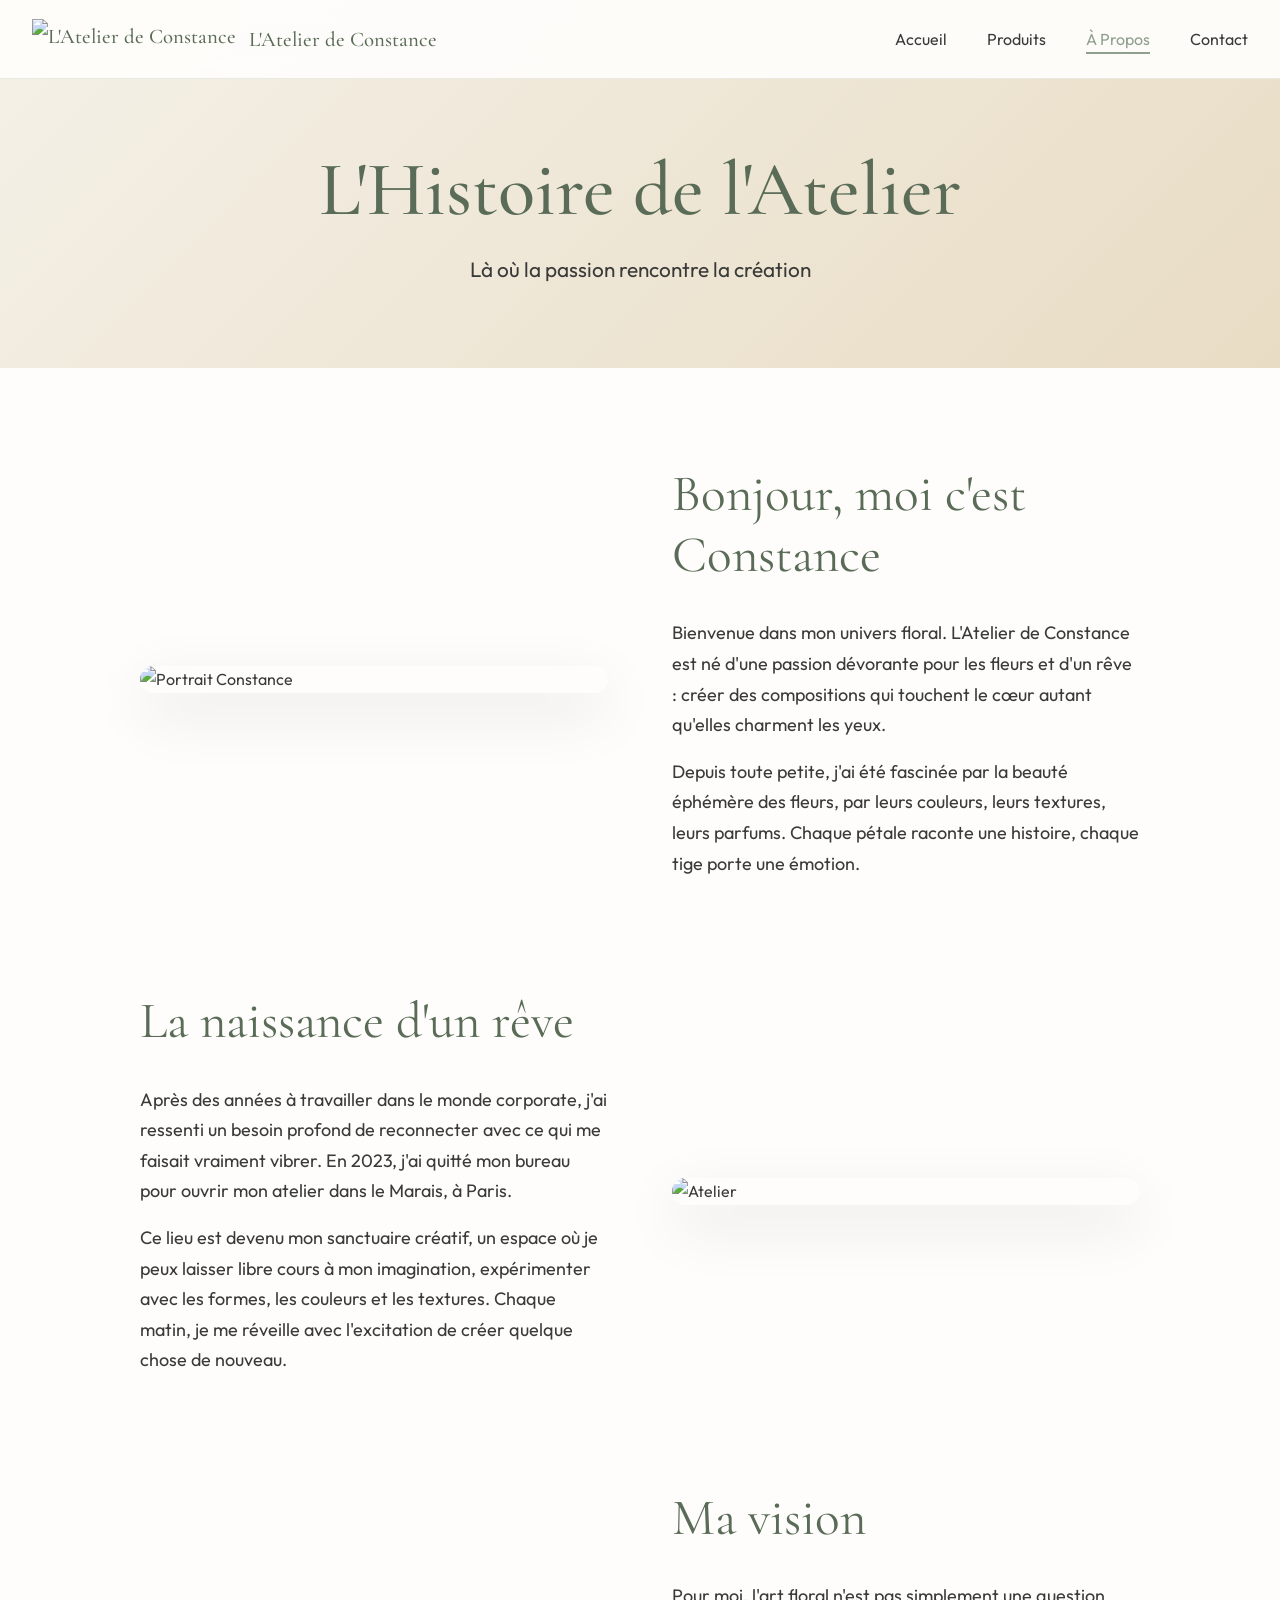
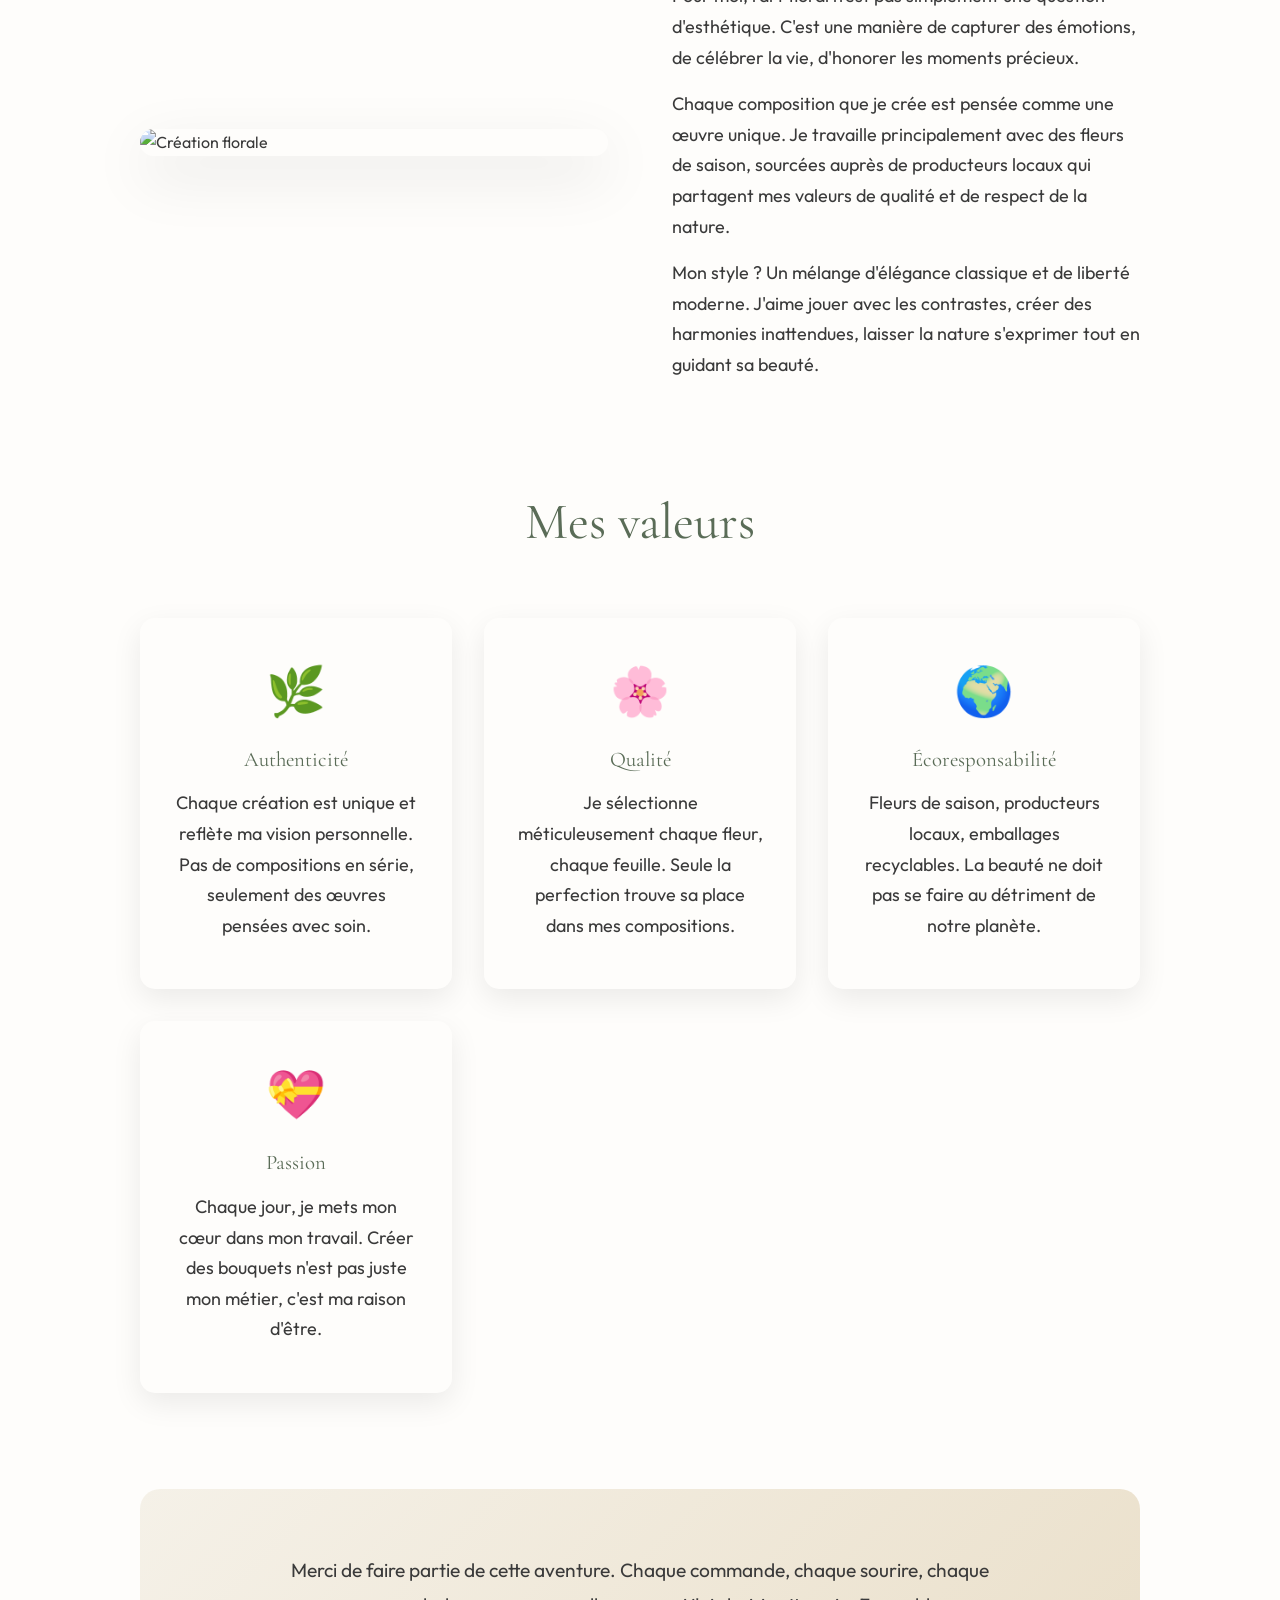
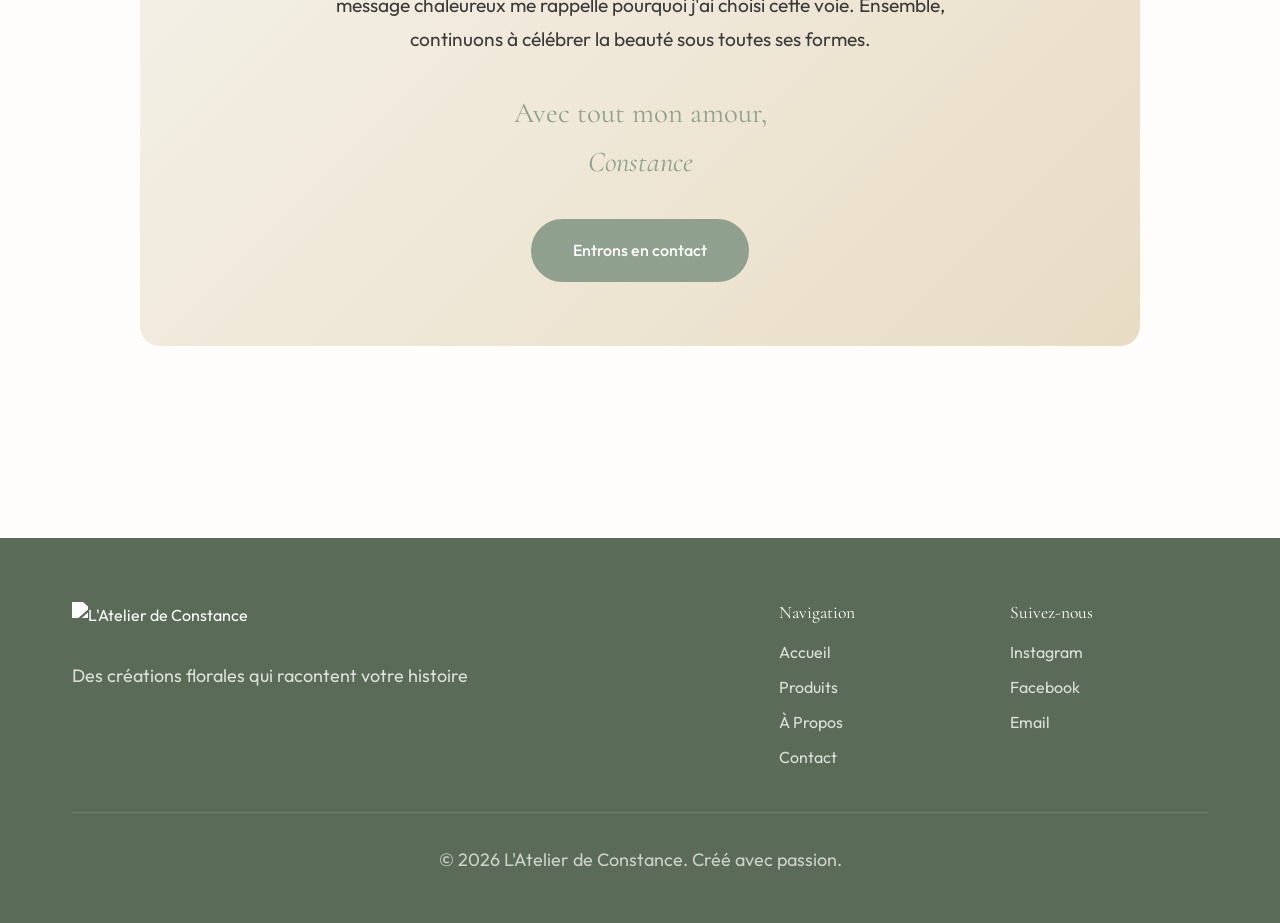
==== a-propos.html @ 199f7c6d "Add files via upload" ====
<!DOCTYPE html>
<html lang="fr">
<head>
    <meta charset="UTF-8">
    <meta name="viewport" content="width=device-width, initial-scale=1.0">
    <title>À Propos — L'Atelier de Constance</title>
    <link rel="icon" type="image/svg+xml" href="assets/icons/favicon.svg">
    
    <!-- Google Fonts -->
    <link rel="preconnect" href="https://fonts.googleapis.com">
    <link rel="preconnect" href="https://fonts.gstatic.com" crossorigin>
    <link href="https://fonts.googleapis.com/css2?family=Cormorant+Garamond:ital,wght@0,300;0,400;0,500;0,600;1,300;1,400&family=Outfit:wght@300;400;500;600&display=swap" rel="stylesheet">
    
    <!-- Styles -->
    <link rel="stylesheet" href="css/style.css">
</head>
<body>
    <!-- Navigation -->
    <nav class="nav">
        <div class="nav-container">
            <a href="index.html" class="logo">
                <img src="assets/icons/logo.svg" alt="L'Atelier de Constance">
                <span>L'Atelier de Constance</span>
            </a>
            <ul class="nav-links">
                <li><a href="index.html">Accueil</a></li>
                <li><a href="produits.html">Produits</a></li>
                <li><a href="a-propos.html" class="active">À Propos</a></li>
                <li><a href="contact.html">Contact</a></li>
            </ul>
            <button class="nav-toggle" aria-label="Menu">
                <span></span>
                <span></span>
                <span></span>
            </button>
        </div>
    </nav>

    <!-- Page Header -->
    <header class="page-header">
        <div class="container">
            <h1 class="page-title fade-in">L'Histoire de l'Atelier</h1>
            <p class="page-subtitle fade-in">Là où la passion rencontre la création</p>
        </div>
    </header>

    <!-- Story Section -->
    <section class="story">
        <div class="container">
            <div class="story-content">
                
                <!-- Introduction -->
                <div class="story-block fade-in">
                    <div class="story-image">
                        <img src="assets/images/projects/placeholder.svg" alt="Portrait Constance">
                    </div>
                    <div class="story-text">
                        <h2>Bonjour, moi c'est Constance</h2>
                        <p>
                            Bienvenue dans mon univers floral. L'Atelier de Constance est né 
                            d'une passion dévorante pour les fleurs et d'un rêve : créer des 
                            compositions qui touchent le cœur autant qu'elles charment les yeux.
                        </p>
                        <p>
                            Depuis toute petite, j'ai été fascinée par la beauté éphémère des 
                            fleurs, par leurs couleurs, leurs textures, leurs parfums. Chaque 
                            pétale raconte une histoire, chaque tige porte une émotion.
                        </p>
                    </div>
                </div>

                <!-- Naissance du projet -->
                <div class="story-block reverse fade-in">
                    <div class="story-image">
                        <img src="assets/images/projects/placeholder.svg" alt="Atelier">
                    </div>
                    <div class="story-text">
                        <h2>La naissance d'un rêve</h2>
                        <p>
                            Après des années à travailler dans le monde corporate, j'ai ressenti 
                            un besoin profond de reconnecter avec ce qui me faisait vraiment vibrer. 
                            En 2023, j'ai quitté mon bureau pour ouvrir mon atelier dans le 
                            Marais, à Paris.
                        </p>
                        <p>
                            Ce lieu est devenu mon sanctuaire créatif, un espace où je peux 
                            laisser libre cours à mon imagination, expérimenter avec les formes, 
                            les couleurs et les textures. Chaque matin, je me réveille avec 
                            l'excitation de créer quelque chose de nouveau.
                        </p>
                    </div>
                </div>

                <!-- Vision -->
                <div class="story-block fade-in">
                    <div class="story-image">
                        <img src="assets/images/projects/placeholder.svg" alt="Création florale">
                    </div>
                    <div class="story-text">
                        <h2>Ma vision</h2>
                        <p>
                            Pour moi, l'art floral n'est pas simplement une question d'esthétique. 
                            C'est une manière de capturer des émotions, de célébrer la vie, 
                            d'honorer les moments précieux.
                        </p>
                        <p>
                            Chaque composition que je crée est pensée comme une œuvre unique. 
                            Je travaille principalement avec des fleurs de saison, sourcées 
                            auprès de producteurs locaux qui partagent mes valeurs de qualité 
                            et de respect de la nature.
                        </p>
                        <p>
                            Mon style ? Un mélange d'élégance classique et de liberté moderne. 
                            J'aime jouer avec les contrastes, créer des harmonies inattendues, 
                            laisser la nature s'exprimer tout en guidant sa beauté.
                        </p>
                    </div>
                </div>

                <!-- Valeurs -->
                <div class="values-section fade-in">
                    <h2 class="values-title">Mes valeurs</h2>
                    <div class="values-grid">
                        <div class="value-card">
                            <div class="value-icon">🌿</div>
                            <h3>Authenticité</h3>
                            <p>
                                Chaque création est unique et reflète ma vision personnelle. 
                                Pas de compositions en série, seulement des œuvres pensées 
                                avec soin.
                            </p>
                        </div>
                        <div class="value-card">
                            <div class="value-icon">🌸</div>
                            <h3>Qualité</h3>
                            <p>
                                Je sélectionne méticuleusement chaque fleur, chaque feuille. 
                                Seule la perfection trouve sa place dans mes compositions.
                            </p>
                        </div>
                        <div class="value-card">
                            <div class="value-icon">🌍</div>
                            <h3>Écoresponsabilité</h3>
                            <p>
                                Fleurs de saison, producteurs locaux, emballages recyclables. 
                                La beauté ne doit pas se faire au détriment de notre planète.
                            </p>
                        </div>
                        <div class="value-card">
                            <div class="value-icon">💝</div>
                            <h3>Passion</h3>
                            <p>
                                Chaque jour, je mets mon cœur dans mon travail. Créer des 
                                bouquets n'est pas juste mon métier, c'est ma raison d'être.
                            </p>
                        </div>
                    </div>
                </div>

                <!-- Closing -->
                <div class="story-closing fade-in">
                    <p class="closing-text">
                        Merci de faire partie de cette aventure. Chaque commande, chaque sourire, 
                        chaque message chaleureux me rappelle pourquoi j'ai choisi cette voie. 
                        Ensemble, continuons à célébrer la beauté sous toutes ses formes.
                    </p>
                    <p class="signature">Avec tout mon amour,<br><em>Constance</em></p>
                    <a href="contact.html" class="btn btn-primary">Entrons en contact</a>
                </div>

            </div>
        </div>
    </section>

    <!-- Footer -->
    <footer class="footer">
        <div class="container">
            <div class="footer-content">
                <div class="footer-brand">
                    <img src="assets/icons/logo.svg" alt="L'Atelier de Constance" class="footer-logo">
                    <p>Des créations florales qui racontent votre histoire</p>
                </div>
                <div class="footer-links">
                    <div class="footer-column">
                        <h4>Navigation</h4>
                        <ul>
                            <li><a href="index.html">Accueil</a></li>
                            <li><a href="produits.html">Produits</a></li>
                            <li><a href="a-propos.html">À Propos</a></li>
                            <li><a href="contact.html">Contact</a></li>
                        </ul>
                    </div>
                    <div class="footer-column">
                        <h4>Suivez-nous</h4>
                        <ul class="social-links">
                            <li><a href="#" target="_blank">Instagram</a></li>
                            <li><a href="#" target="_blank">Facebook</a></li>
                            <li><a href="contact.html">Email</a></li>
                        </ul>
                    </div>
                </div>
            </div>
            <div class="footer-bottom">
                <p>&copy; 2026 L'Atelier de Constance. Créé avec passion.</p>
            </div>
        </div>
    </footer>

    <!-- Scripts -->
    <script src="js/main.js"></script>
</body>
</html>
---- css/style.css ----
/* ================================
   VARIABLES & RESET
   ================================ */

:root {
    /* Couleurs principales */
    --sage-green: #8FA08E;
    --cream: #F5F1E8;
    --beige: #E8DCC4;
    --rose-powder: #E8C5C0;
    --deep-green: #5A6C57;
    --warm-white: #FEFDFB;
    --charcoal: #3A3A3A;
    
    /* Typographie */
    --font-serif: 'Cormorant Garamond', serif;
    --font-sans: 'Outfit', sans-serif;
    
    /* Spacing */
    --spacing-xs: 0.5rem;
    --spacing-sm: 1rem;
    --spacing-md: 2rem;
    --spacing-lg: 4rem;
    --spacing-xl: 6rem;
    
    /* Transitions */
    --transition-smooth: all 0.4s cubic-bezier(0.4, 0, 0.2, 1);
    --transition-quick: all 0.2s ease;
}

* {
    margin: 0;
    padding: 0;
    box-sizing: border-box;
}

html {
    scroll-behavior: smooth;
}

body {
    font-family: var(--font-sans);
    color: var(--charcoal);
    background-color: var(--warm-white);
    line-height: 1.7;
    overflow-x: hidden;
    background-image: url('../assets/images/bg-pattern.svg');
    background-repeat: repeat;
    background-size: 400px;
    background-attachment: fixed;
}

::selection {
    background-color: var(--rose-powder);
    color: var(--charcoal);
}

/* ================================
   TYPOGRAPHIE
   ================================ */

h1, h2, h3, h4, h5, h6 {
    font-family: var(--font-serif);
    font-weight: 400;
    line-height: 1.2;
    color: var(--deep-green);
}

h1 {
    font-size: clamp(2.5rem, 6vw, 5rem);
    font-weight: 500;
}

h2 {
    font-size: clamp(2rem, 4vw, 3.5rem);
}

h3 {
    font-size: clamp(1.5rem, 3vw, 2rem);
}

p {
    font-size: clamp(1rem, 1.5vw, 1.125rem);
    margin-bottom: 1rem;
}

.italic {
    font-style: italic;
    font-weight: 300;
}

/* ================================
   LAYOUT UTILITIES
   ================================ */

.container {
    max-width: 1200px;
    margin: 0 auto;
    padding: 0 var(--spacing-md);
}

.fade-in {
    opacity: 0;
    transform: translateY(30px);
    animation: fadeInUp 0.8s ease forwards;
}

@keyframes fadeInUp {
    to {
        opacity: 1;
        transform: translateY(0);
    }
}

/* ================================
   NAVIGATION
   ================================ */

.nav {
    position: fixed;
    top: 0;
    left: 0;
    right: 0;
    z-index: 1000;
    background: rgba(254, 253, 251, 0.95);
    backdrop-filter: blur(10px);
    border-bottom: 1px solid rgba(143, 160, 142, 0.2);
    transition: var(--transition-smooth);
}

.nav-container {
    max-width: 1400px;
    margin: 0 auto;
    padding: 1.2rem var(--spacing-md);
    display: flex;
    justify-content: space-between;
    align-items: center;
}

.logo {
    display: flex;
    align-items: center;
    gap: 0.8rem;
    text-decoration: none;
    color: var(--deep-green);
    font-family: var(--font-serif);
    font-size: 1.3rem;
    font-weight: 500;
    transition: var(--transition-quick);
}

.logo img {
    height: 40px;
    width: auto;
}

.logo:hover {
    color: var(--sage-green);
}

.nav-links {
    display: flex;
    list-style: none;
    gap: 2.5rem;
}

.nav-links a {
    text-decoration: none;
    color: var(--charcoal);
    font-weight: 400;
    font-size: 1rem;
    position: relative;
    transition: var(--transition-quick);
}

.nav-links a::after {
    content: '';
    position: absolute;
    bottom: -5px;
    left: 0;
    width: 0;
    height: 2px;
    background: var(--sage-green);
    transition: var(--transition-quick);
}

.nav-links a:hover,
.nav-links a.active {
    color: var(--sage-green);
}

.nav-links a:hover::after,
.nav-links a.active::after {
    width: 100%;
}

.nav-toggle {
    display: none;
    flex-direction: column;
    gap: 5px;
    background: none;
    border: none;
    cursor: pointer;
    padding: 0.5rem;
}

.nav-toggle span {
    width: 25px;
    height: 2px;
    background: var(--deep-green);
    transition: var(--transition-quick);
}

/* ================================
   BUTTONS
   ================================ */

.btn {
    display: inline-block;
    padding: 1rem 2.5rem;
    text-decoration: none;
    font-family: var(--font-sans);
    font-weight: 500;
    font-size: 1rem;
    border-radius: 50px;
    transition: var(--transition-smooth);
    cursor: pointer;
    border: 2px solid transparent;
    text-align: center;
}

.btn-primary {
    background: var(--sage-green);
    color: var(--warm-white);
    border-color: var(--sage-green);
}

.btn-primary:hover {
    background: var(--deep-green);
    border-color: var(--deep-green);
    transform: translateY(-2px);
    box-shadow: 0 10px 30px rgba(143, 160, 142, 0.3);
}

.btn-secondary {
    background: transparent;
    color: var(--deep-green);
    border-color: var(--deep-green);
}

.btn-secondary:hover {
    background: var(--deep-green);
    color: var(--warm-white);
    transform: translateY(-2px);
}

.link-arrow {
    display: inline-block;
    color: var(--sage-green);
    text-decoration: none;
    font-weight: 500;
    transition: var(--transition-quick);
}

.link-arrow:hover {
    color: var(--deep-green);
    transform: translateX(5px);
}

/* ================================
   HERO SECTION
   ================================ */

.hero {
    min-height: 100vh;
    display: flex;
    align-items: center;
    justify-content: center;
    position: relative;
    padding: var(--spacing-xl) var(--spacing-md);
    margin-top: 80px;
}

.hero-content {
    max-width: 800px;
    text-align: center;
    z-index: 2;
}

.hero-title {
    margin-bottom: var(--spacing-md);
    animation-delay: 0.2s;
}

.hero-subtitle {
    font-size: clamp(1.1rem, 2vw, 1.3rem);
    color: var(--charcoal);
    margin-bottom: var(--spacing-md);
    line-height: 1.8;
    animation-delay: 0.4s;
}

.hero .btn {
    animation-delay: 0.6s;
}

.mascotte-container {
    position: absolute;
    right: 5%;
    top: 50%;
    transform: translateY(-50%);
    width: 400px;
    height: 400px;
    z-index: 1;
}

#mascotte-canvas {
    width: 100%;
    height: 100%;
}

/* ================================
   INTRO SECTION
   ================================ */

.intro {
    padding: var(--spacing-xl) 0;
    background: linear-gradient(135deg, rgba(245, 241, 232, 0.5) 0%, rgba(232, 220, 196, 0.3) 100%);
}

.intro-grid {
    display: grid;
    grid-template-columns: 1fr 1fr;
    gap: var(--spacing-lg);
    align-items: center;
}

.intro-text h2 {
    margin-bottom: var(--spacing-md);
}

.intro-text p {
    margin-bottom: var(--spacing-md);
}

.intro-text .link-arrow {
    margin-top: var(--spacing-sm);
}

.intro-image {
    position: relative;
}

.image-frame {
    position: relative;
    border-radius: 20px;
    overflow: hidden;
    box-shadow: 0 20px 60px rgba(0, 0, 0, 0.1);
}

.image-frame img {
    width: 100%;
    height: auto;
    display: block;
    transition: var(--transition-smooth);
}

.image-frame:hover img {
    transform: scale(1.05);
}

/* ================================
   FEATURED PRODUCTS
   ================================ */

.featured-products {
    padding: var(--spacing-xl) 0;
}

.section-header {
    text-align: center;
    margin-bottom: var(--spacing-lg);
}

.section-header h2 {
    margin-bottom: var(--spacing-sm);
}

.section-header p {
    font-size: 1.2rem;
    color: var(--charcoal);
    opacity: 0.8;
}

.products-grid {
    display: grid;
    grid-template-columns: repeat(auto-fit, minmax(320px, 1fr));
    gap: var(--spacing-md);
    margin-bottom: var(--spacing-lg);
}

.product-card {
    background: var(--warm-white);
    border-radius: 15px;
    overflow: hidden;
    box-shadow: 0 10px 40px rgba(0, 0, 0, 0.08);
    transition: var(--transition-smooth);
}

.product-card:hover {
    transform: translateY(-10px);
    box-shadow: 0 20px 60px rgba(0, 0, 0, 0.15);
}

.product-image {
    position: relative;
    overflow: hidden;
    aspect-ratio: 4/3;
}

.product-image img {
    width: 100%;
    height: 100%;
    object-fit: cover;
    transition: var(--transition-smooth);
}

.product-card:hover .product-image img {
    transform: scale(1.1);
}

.product-overlay {
    position: absolute;
    inset: 0;
    background: rgba(143, 160, 142, 0.9);
    display: flex;
    align-items: center;
    justify-content: center;
    opacity: 0;
    transition: var(--transition-smooth);
}

.product-card:hover .product-overlay {
    opacity: 1;
}

.product-info {
    padding: var(--spacing-md);
}

.product-info h3 {
    margin-bottom: var(--spacing-xs);
    font-size: 1.5rem;
}

.product-info p {
    color: var(--charcoal);
    opacity: 0.7;
    margin-bottom: var(--spacing-sm);
}

.price {
    display: block;
    font-family: var(--font-serif);
    font-size: 1.5rem;
    color: var(--sage-green);
    font-weight: 500;
}

.cta-section {
    text-align: center;
    margin-top: var(--spacing-lg);
}

/* ================================
   PAGE HEADER
   ================================ */

.page-header {
    padding: calc(80px + var(--spacing-lg)) var(--spacing-md) var(--spacing-lg);
    text-align: center;
    background: linear-gradient(135deg, var(--cream) 0%, var(--beige) 100%);
}

.page-title {
    margin-bottom: var(--spacing-sm);
}

.page-subtitle {
    font-size: 1.3rem;
    color: var(--charcoal);
    opacity: 0.8;
}

/* ================================
   CATALOGUE (PAGE PRODUITS)
   ================================ */

.catalogue {
    padding: var(--spacing-xl) 0;
}

.products-grid-full {
    display: grid;
    gap: var(--spacing-lg);
}

.product-card-full {
    display: grid;
    grid-template-columns: 1fr 1fr;
    gap: var(--spacing-lg);
    background: var(--warm-white);
    border-radius: 20px;
    overflow: hidden;
    box-shadow: 0 10px 40px rgba(0, 0, 0, 0.08);
    transition: var(--transition-smooth);
}

.product-card-full:nth-child(even) {
    grid-template-columns: 1fr 1fr;
}

.product-card-full:nth-child(even) .product-image {
    order: 2;
}

.product-card-full:hover {
    box-shadow: 0 20px 60px rgba(0, 0, 0, 0.15);
    transform: translateY(-5px);
}

.product-card-full .product-image {
    position: relative;
    aspect-ratio: 1;
}

.product-badge {
    position: absolute;
    top: 20px;
    left: 20px;
    background: var(--rose-powder);
    color: var(--charcoal);
    padding: 0.5rem 1rem;
    border-radius: 50px;
    font-size: 0.9rem;
    font-weight: 500;
    z-index: 2;
}

.product-card-full .product-info {
    display: flex;
    flex-direction: column;
    justify-content: center;
    padding: var(--spacing-lg);
}

.product-description {
    font-size: 1.1rem;
    line-height: 1.8;
    margin-bottom: var(--spacing-md);
}

.product-details {
    display: flex;
    align-items: center;
    justify-content: space-between;
    margin-top: auto;
}

/* ================================
   TESTIMONIALS
   ================================ */

.testimonials {
    padding: var(--spacing-xl) 0;
    background: linear-gradient(135deg, rgba(245, 241, 232, 0.5) 0%, rgba(232, 220, 196, 0.3) 100%);
}

.section-title {
    text-align: center;
    margin-bottom: var(--spacing-lg);
}

.testimonials-grid {
    display: grid;
    grid-template-columns: repeat(auto-fit, minmax(280px, 1fr));
    gap: var(--spacing-md);
}

.testimonial-card {
    background: var(--warm-white);
    padding: var(--spacing-md);
    border-radius: 15px;
    box-shadow: 0 10px 30px rgba(0, 0, 0, 0.08);
    transition: var(--transition-smooth);
}

.testimonial-card:hover {
    transform: translateY(-5px);
    box-shadow: 0 15px 40px rgba(0, 0, 0, 0.12);
}

.stars {
    color: #F4C430;
    font-size: 1.2rem;
    margin-bottom: var(--spacing-sm);
}

.testimonial-text {
    font-style: italic;
    line-height: 1.7;
    margin-bottom: var(--spacing-sm);
}

.testimonial-author {
    font-weight: 500;
    color: var(--sage-green);
    text-align: right;
}

/* ================================
   STORY (PAGE À PROPOS)
   ================================ */

.story {
    padding: var(--spacing-xl) 0;
}

.story-content {
    max-width: 1000px;
    margin: 0 auto;
}

.story-block {
    display: grid;
    grid-template-columns: 1fr 1fr;
    gap: var(--spacing-lg);
    margin-bottom: var(--spacing-xl);
    align-items: center;
}

.story-block.reverse {
    direction: rtl;
}

.story-block.reverse > * {
    direction: ltr;
}

.story-text h2 {
    margin-bottom: var(--spacing-md);
}

.story-image {
    border-radius: 20px;
    overflow: hidden;
    box-shadow: 0 20px 60px rgba(0, 0, 0, 0.1);
}

.story-image img {
    width: 100%;
    height: auto;
    display: block;
}

.values-section {
    margin: var(--spacing-xl) 0;
    text-align: center;
}

.values-title {
    margin-bottom: var(--spacing-lg);
}

.values-grid {
    display: grid;
    grid-template-columns: repeat(auto-fit, minmax(240px, 1fr));
    gap: var(--spacing-md);
}

.value-card {
    background: var(--warm-white);
    padding: var(--spacing-md);
    border-radius: 15px;
    box-shadow: 0 10px 30px rgba(0, 0, 0, 0.08);
    transition: var(--transition-smooth);
}

.value-card:hover {
    transform: translateY(-5px);
    box-shadow: 0 15px 40px rgba(0, 0, 0, 0.12);
}

.value-icon {
    font-size: 3rem;
    margin-bottom: var(--spacing-sm);
}

.value-card h3 {
    margin-bottom: var(--spacing-sm);
    font-size: 1.3rem;
}

.story-closing {
    text-align: center;
    margin-top: var(--spacing-xl);
    padding: var(--spacing-lg);
    background: linear-gradient(135deg, var(--cream) 0%, var(--beige) 100%);
    border-radius: 20px;
}

.closing-text {
    font-size: 1.2rem;
    line-height: 1.8;
    margin-bottom: var(--spacing-md);
    max-width: 700px;
    margin-left: auto;
    margin-right: auto;
}

.signature {
    font-family: var(--font-serif);
    font-size: 1.8rem;
    color: var(--sage-green);
    margin-bottom: var(--spacing-md);
}

/* ================================
   CONTACT
   ================================ */

.contact-section {
    padding: var(--spacing-xl) 0;
}

.contact-grid {
    display: grid;
    grid-template-columns: 1fr 1.5fr;
    gap: var(--spacing-lg);
}

.social-section h2,
.form-section h2 {
    margin-bottom: var(--spacing-md);
}

.social-intro,
.form-intro {
    margin-bottom: var(--spacing-md);
    opacity: 0.8;
}

.social-icons {
    display: flex;
    flex-direction: column;
    gap: var(--spacing-md);
}

.social-icon {
    display: flex;
    align-items: center;
    gap: 1rem;
    padding: 1.2rem 1.5rem;
    background: var(--warm-white);
    border: 2px solid var(--beige);
    border-radius: 15px;
    text-decoration: none;
    color: var(--deep-green);
    font-weight: 500;
    transition: var(--transition-smooth);
}

.social-icon svg {
    width: 28px;
    height: 28px;
    flex-shrink: 0;
}

.social-icon:hover {
    background: var(--sage-green);
    border-color: var(--sage-green);
    color: var(--warm-white);
    transform: translateX(10px);
    box-shadow: 0 10px 30px rgba(143, 160, 142, 0.3);
}

/* ================================
   CONTACT FORM
   ================================ */

.contact-form {
    background: var(--warm-white);
    padding: var(--spacing-lg);
    border-radius: 20px;
    box-shadow: 0 10px 40px rgba(0, 0, 0, 0.08);
}

.form-group {
    margin-bottom: var(--spacing-md);
}

.form-group label {
    display: block;
    margin-bottom: var(--spacing-xs);
    color: var(--deep-green);
    font-weight: 500;
}

.form-group input,
.form-group select,
.form-group textarea {
    width: 100%;
    padding: 1rem;
    border: 2px solid var(--beige);
    border-radius: 10px;
    font-family: var(--font-sans);
    font-size: 1rem;
    transition: var(--transition-quick);
    background: var(--warm-white);
}

.form-group input:focus,
.form-group select:focus,
.form-group textarea:focus {
    outline: none;
    border-color: var(--sage-green);
}

.form-group textarea {
    resize: vertical;
}

.form-success {
    display: none;
    background: rgba(143, 160, 142, 0.1);
    border: 2px solid var(--sage-green);
    color: var(--deep-green);
    padding: var(--spacing-md);
    border-radius: 10px;
    margin-top: var(--spacing-md);
    text-align: center;
}

.form-success.show {
    display: block;
}

/* ================================
   FOOTER
   ================================ */

.footer {
    background: var(--deep-green);
    color: var(--warm-white);
    padding: var(--spacing-lg) 0 var(--spacing-md);
    margin-top: var(--spacing-xl);
}

.footer-content {
    display: grid;
    grid-template-columns: 1.5fr 1fr;
    gap: var(--spacing-lg);
    margin-bottom: var(--spacing-md);
}

.footer-brand p {
    margin-top: var(--spacing-sm);
    opacity: 0.8;
}

.footer-logo {
    height: 50px;
    width: auto;
    margin-bottom: var(--spacing-sm);
    filter: brightness(0) invert(1);
}

.footer-links {
    display: grid;
    grid-template-columns: 1fr 1fr;
    gap: var(--spacing-md);
}

.footer-column h4 {
    color: var(--warm-white);
    margin-bottom: var(--spacing-sm);
    font-size: 1.1rem;
}

.footer-column ul {
    list-style: none;
}

.footer-column li {
    margin-bottom: 0.5rem;
}

.footer-column a {
    color: var(--warm-white);
    text-decoration: none;
    opacity: 0.8;
    transition: var(--transition-quick);
}

.footer-column a:hover {
    opacity: 1;
    color: var(--rose-powder);
}

.footer-bottom {
    text-align: center;
    padding-top: var(--spacing-md);
    border-top: 1px solid rgba(255, 255, 255, 0.2);
    opacity: 0.7;
}

/* ================================
   RESPONSIVE
   ================================ */

@media (max-width: 1024px) {
    .mascotte-container {
        width: 300px;
        height: 300px;
    }
}

@media (max-width: 768px) {
    .nav-links {
        position: fixed;
        top: 80px;
        left: -100%;
        flex-direction: column;
        background: var(--warm-white);
        width: 100%;
        padding: var(--spacing-md);
        gap: var(--spacing-sm);
        box-shadow: 0 10px 30px rgba(0, 0, 0, 0.1);
        transition: var(--transition-smooth);
    }
    
    .nav-links.active {
        left: 0;
    }
    
    .nav-toggle {
        display: flex;
    }
    
    .hero {
        padding-top: var(--spacing-md);
    }
    
    .mascotte-container {
        display: none;
    }
    
    .intro-grid,
    .story-block,
    .contact-grid,
    .product-card-full {
        grid-template-columns: 1fr;
        gap: var(--spacing-md);
    }
    
    .product-card-full:nth-child(even) .product-image {
        order: 1;
    }
    
    .story-block.reverse {
        direction: ltr;
    }
    
    .footer-content {
        grid-template-columns: 1fr;
    }
    
    .products-grid {
        grid-template-columns: 1fr;
    }
}

@media (max-width: 480px) {
    :root {
        --spacing-md: 1rem;
        --spacing-lg: 2rem;
        --spacing-xl: 3rem;
    }
    
    .logo span {
        display: none;
    }
    
    .values-grid {
        grid-template-columns: 1fr;
    }
    
    .testimonials-grid {
        grid-template-columns: 1fr;
    }
}

/* ================================
   ANIMATIONS
   ================================ */

@keyframes float {
    0%, 100% {
        transform: translateY(0);
    }
    50% {
        transform: translateY(-20px);
    }
}

.fade-in:nth-child(1) { animation-delay: 0.1s; }
.fade-in:nth-child(2) { animation-delay: 0.2s; }
.fade-in:nth-child(3) { animation-delay: 0.3s; }
.fade-in:nth-child(4) { animation-delay: 0.4s; }
.fade-in:nth-child(5) { animation-delay: 0.5s; }
.fade-in:nth-child(6) { animation-delay: 0.6s; }
.fade-in:nth-child(7) { animation-delay: 0.7s; }
.fade-in:nth-child(8) { animation-delay: 0.8s; }
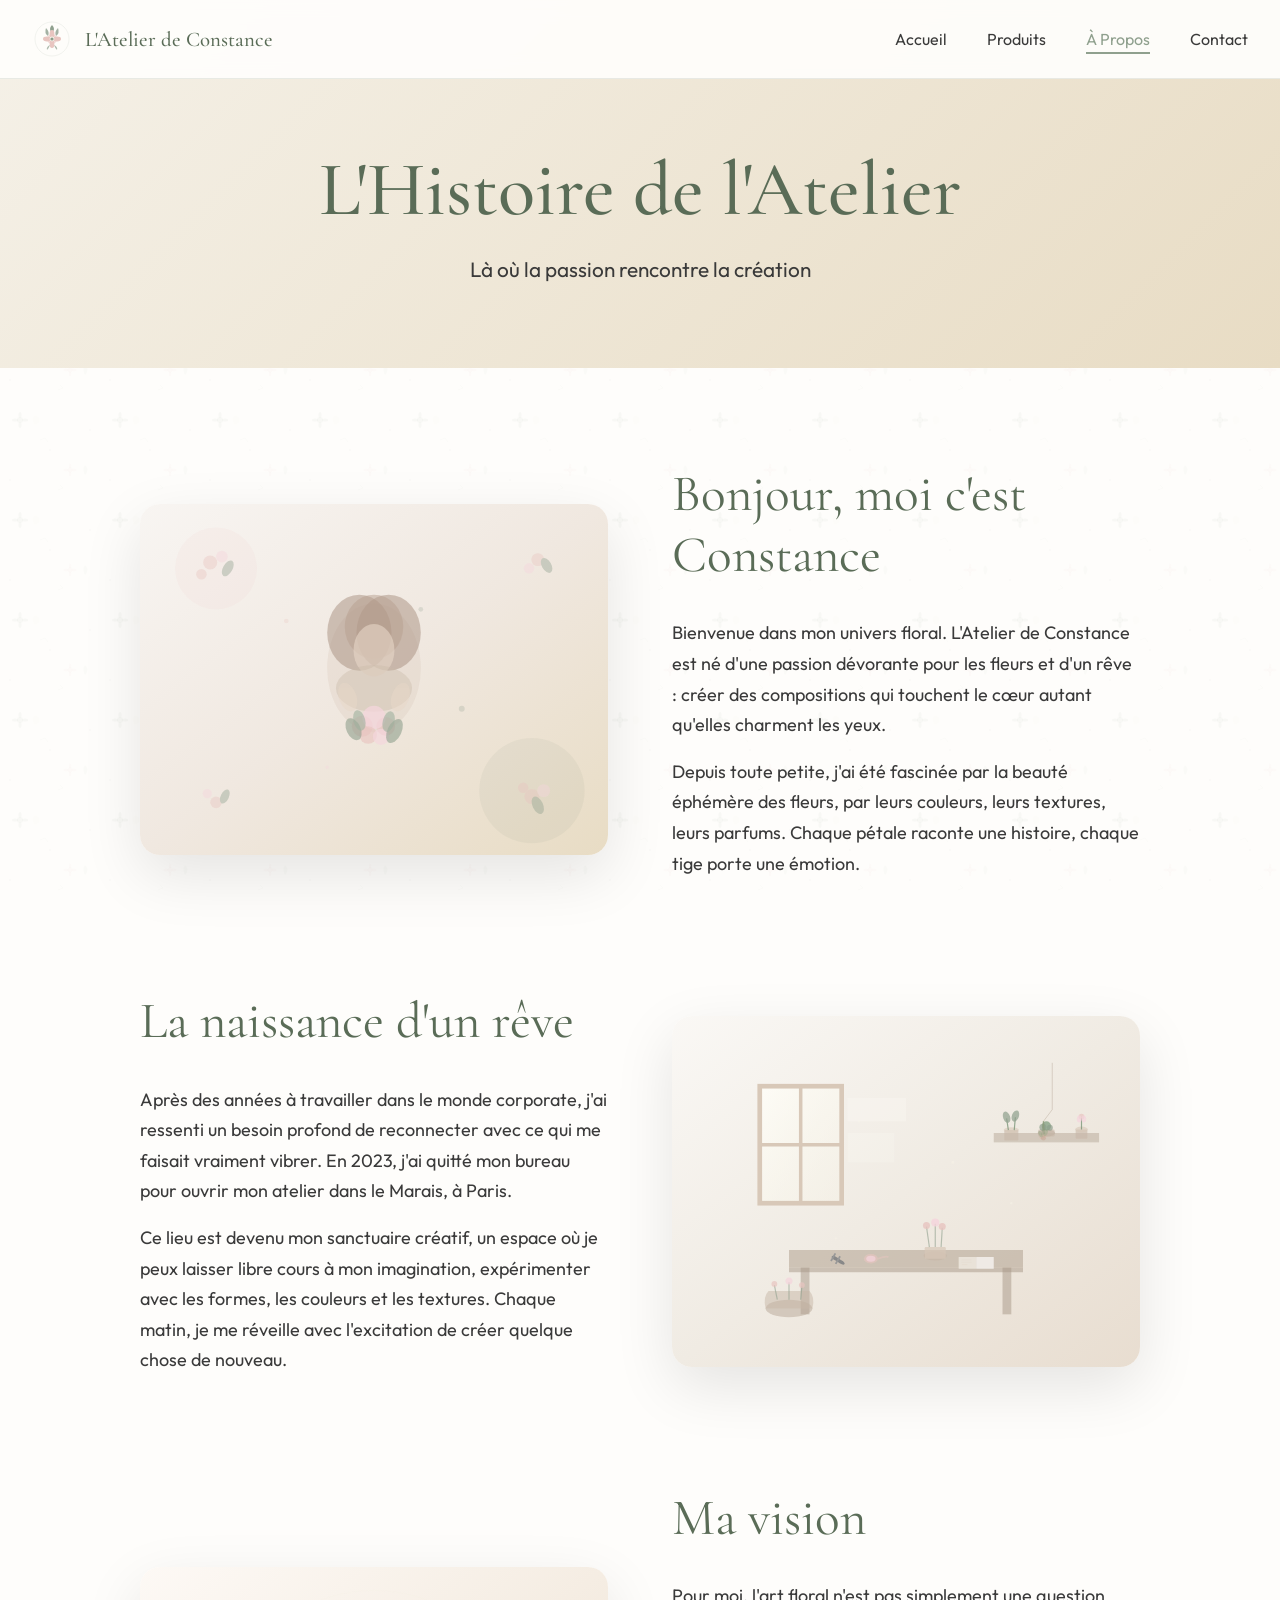
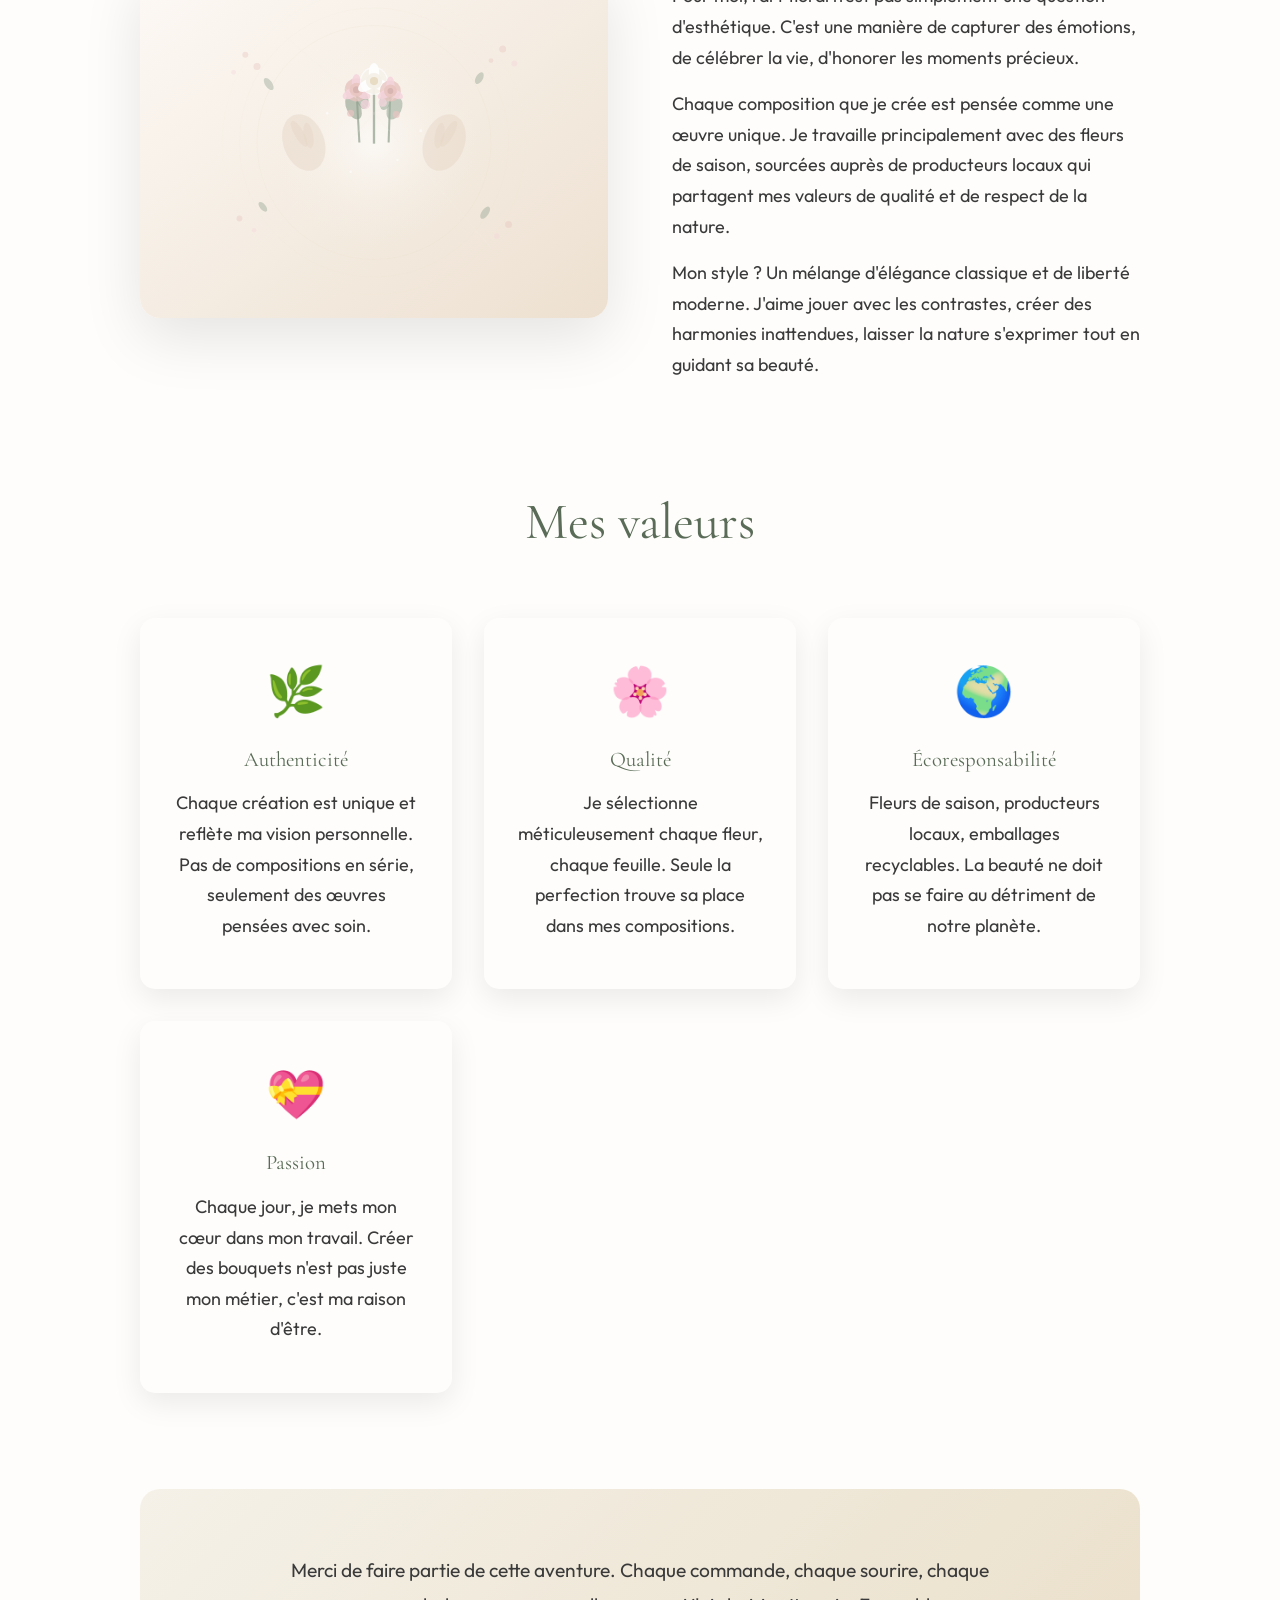
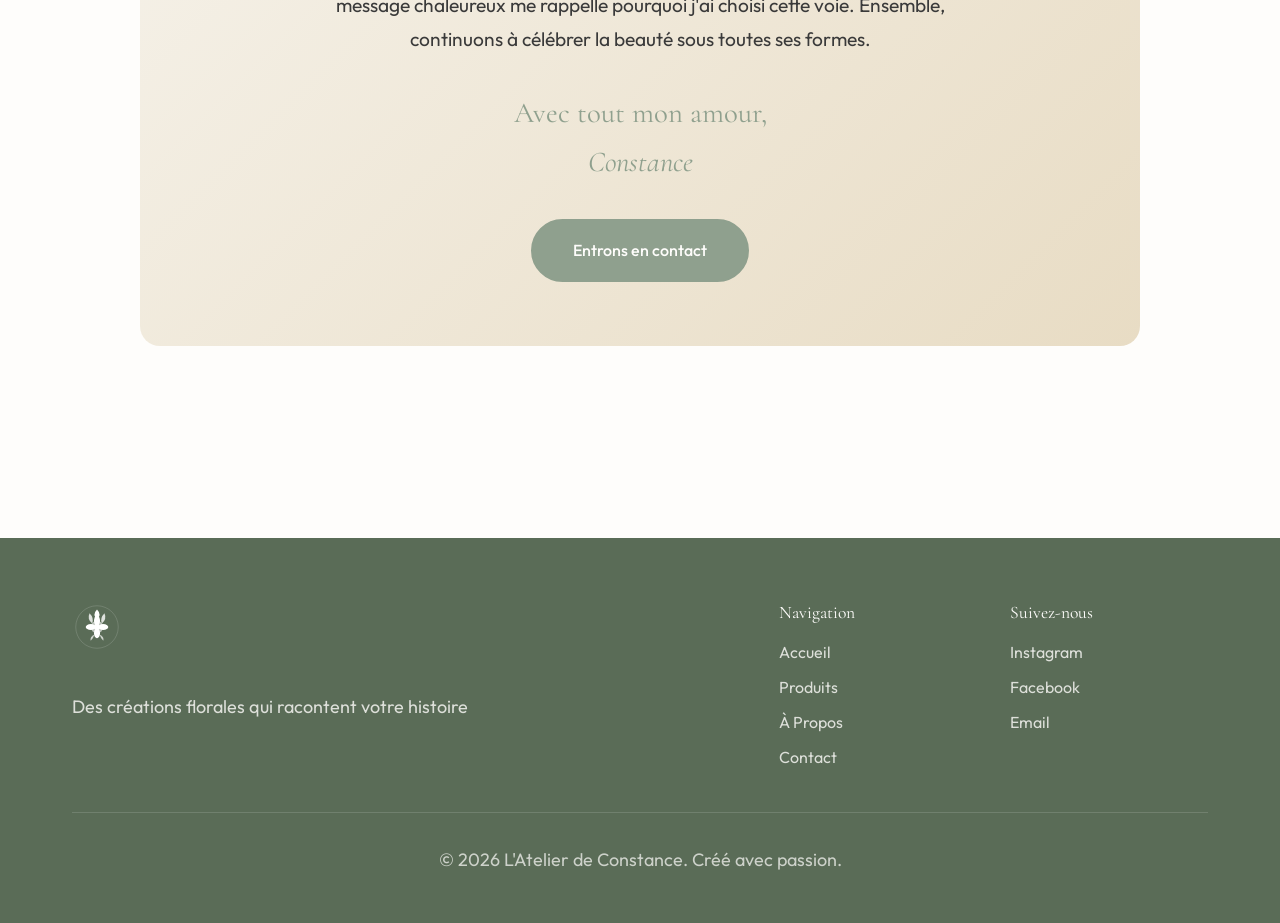
==== commit cbf3cc67: "V3" ====
--- a/a-propos.html
+++ b/a-propos.html
@@ -52,7 +52,7 @@
                 <!-- Introduction -->
                 <div class="story-block fade-in">
                     <div class="story-image">
-                        <img src="assets/images/projects/placeholder.svg" alt="Portrait Constance">
+                        <img src="assets/images/projects/portrait-constance.svg" alt="Portrait Constance">
                     </div>
                     <div class="story-text">
                         <h2>Bonjour, moi c'est Constance</h2>
@@ -72,7 +72,7 @@
                 <!-- Naissance du projet -->
                 <div class="story-block reverse fade-in">
                     <div class="story-image">
-                        <img src="assets/images/projects/placeholder.svg" alt="Atelier">
+                        <img src="assets/images/projects/atelier-naissance.svg" alt="Atelier">
                     </div>
                     <div class="story-text">
                         <h2>La naissance d'un rêve</h2>
@@ -94,7 +94,7 @@
                 <!-- Vision -->
                 <div class="story-block fade-in">
                     <div class="story-image">
-                        <img src="assets/images/projects/placeholder.svg" alt="Création florale">
+                        <img src="assets/images/projects/vision-creations.svg" alt="Création florale">
                     </div>
                     <div class="story-text">
                         <h2>Ma vision</h2>
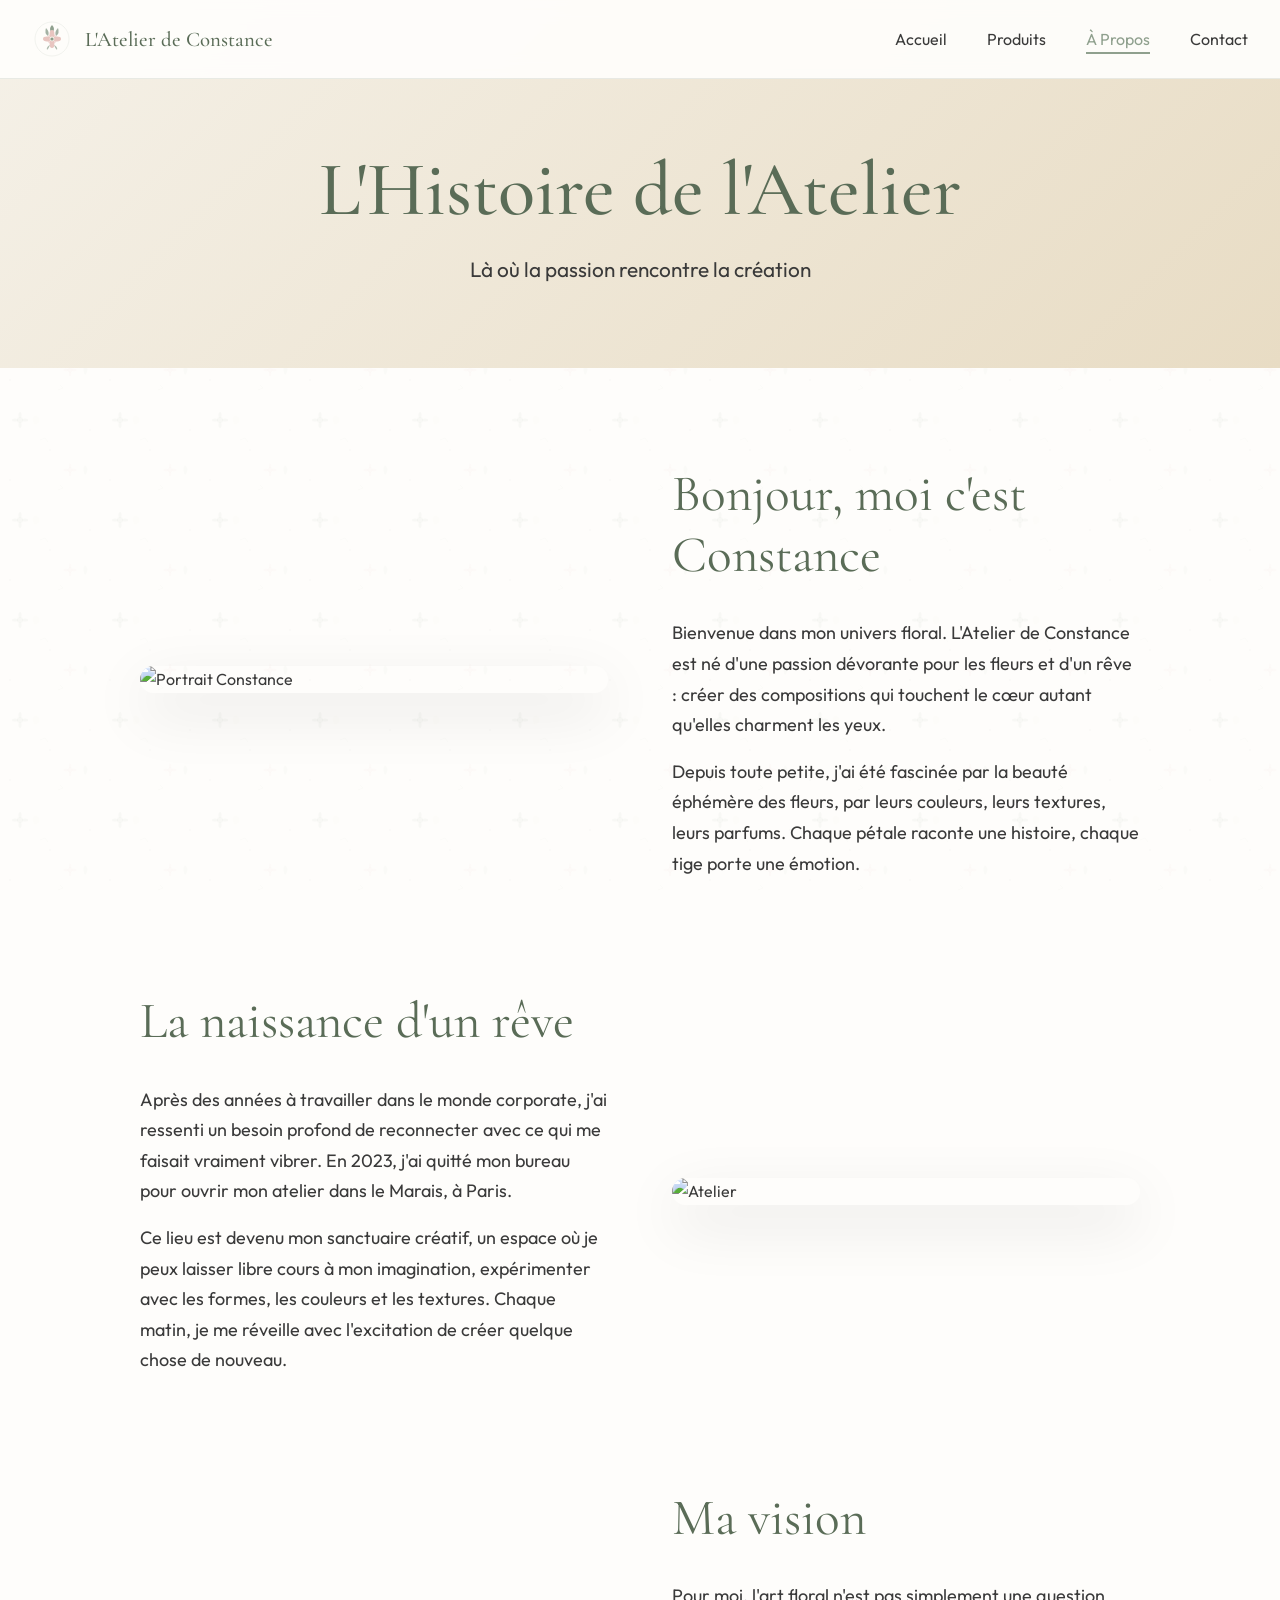
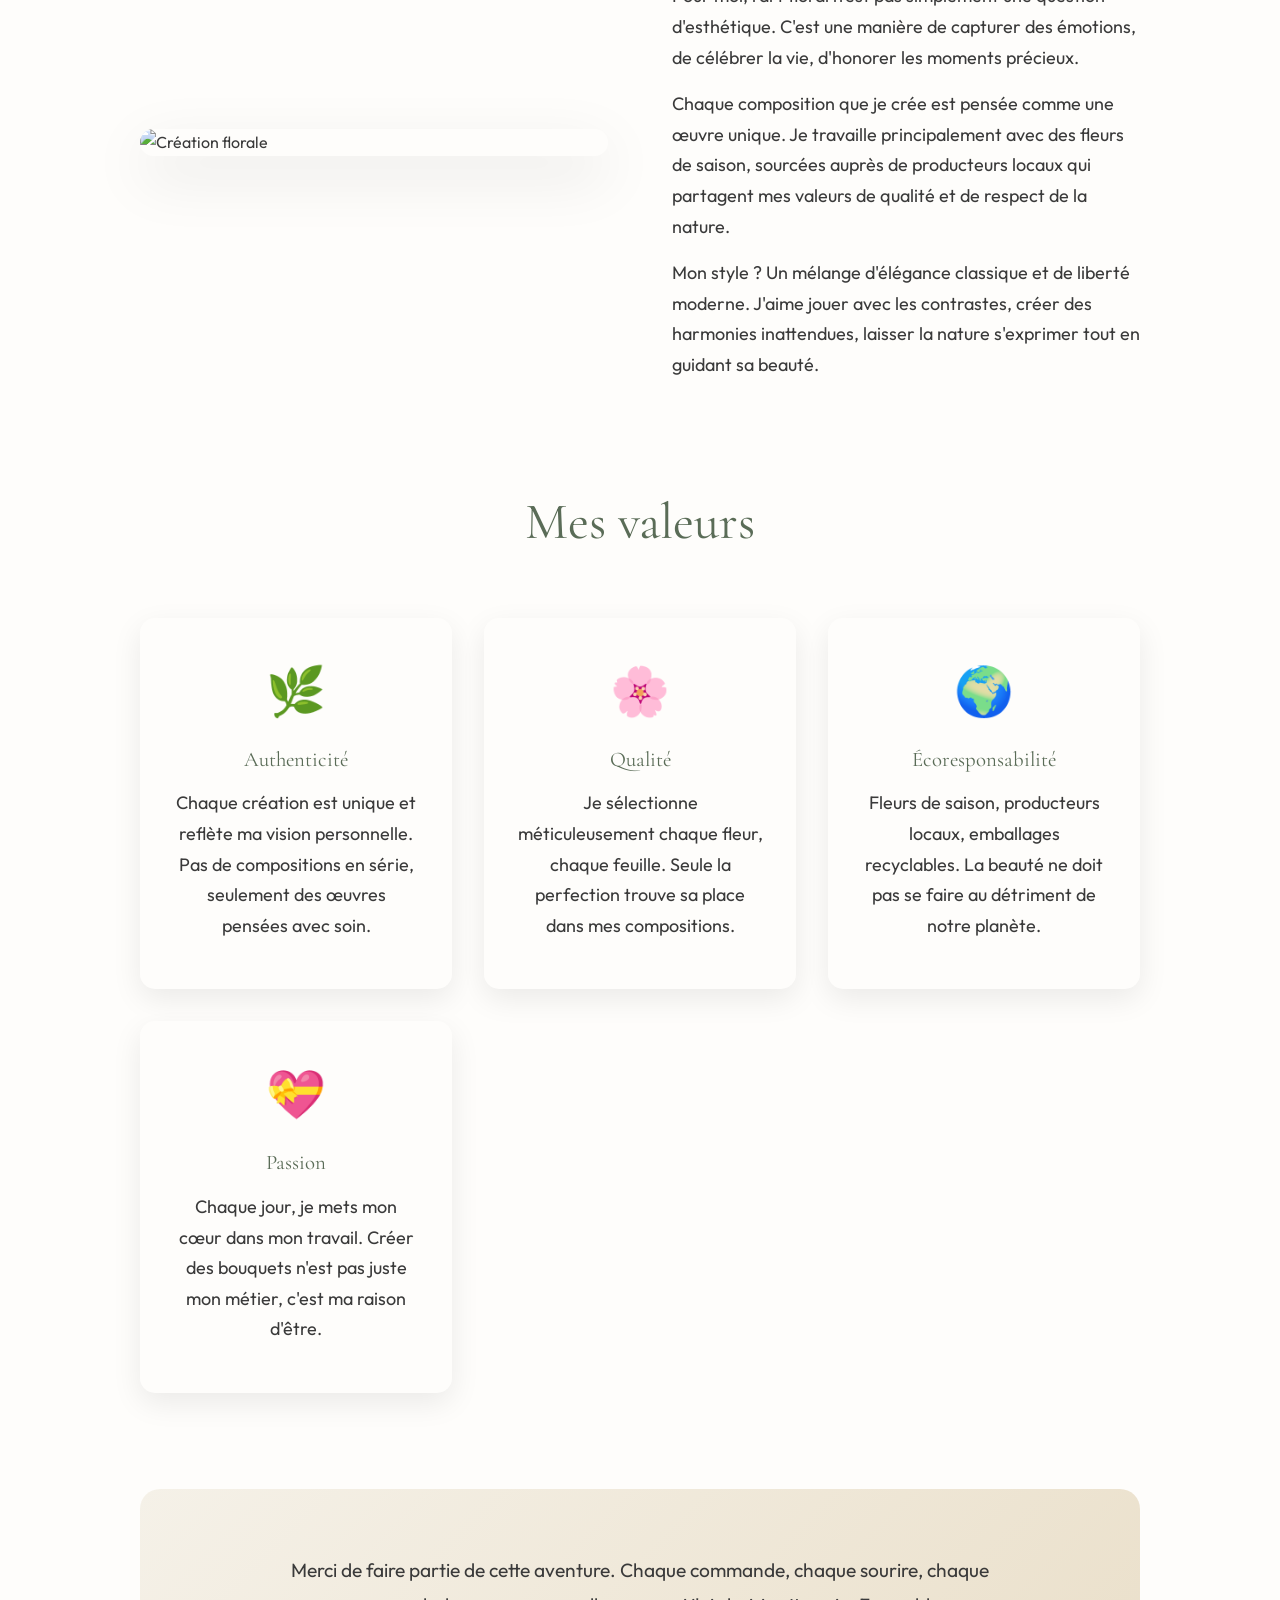
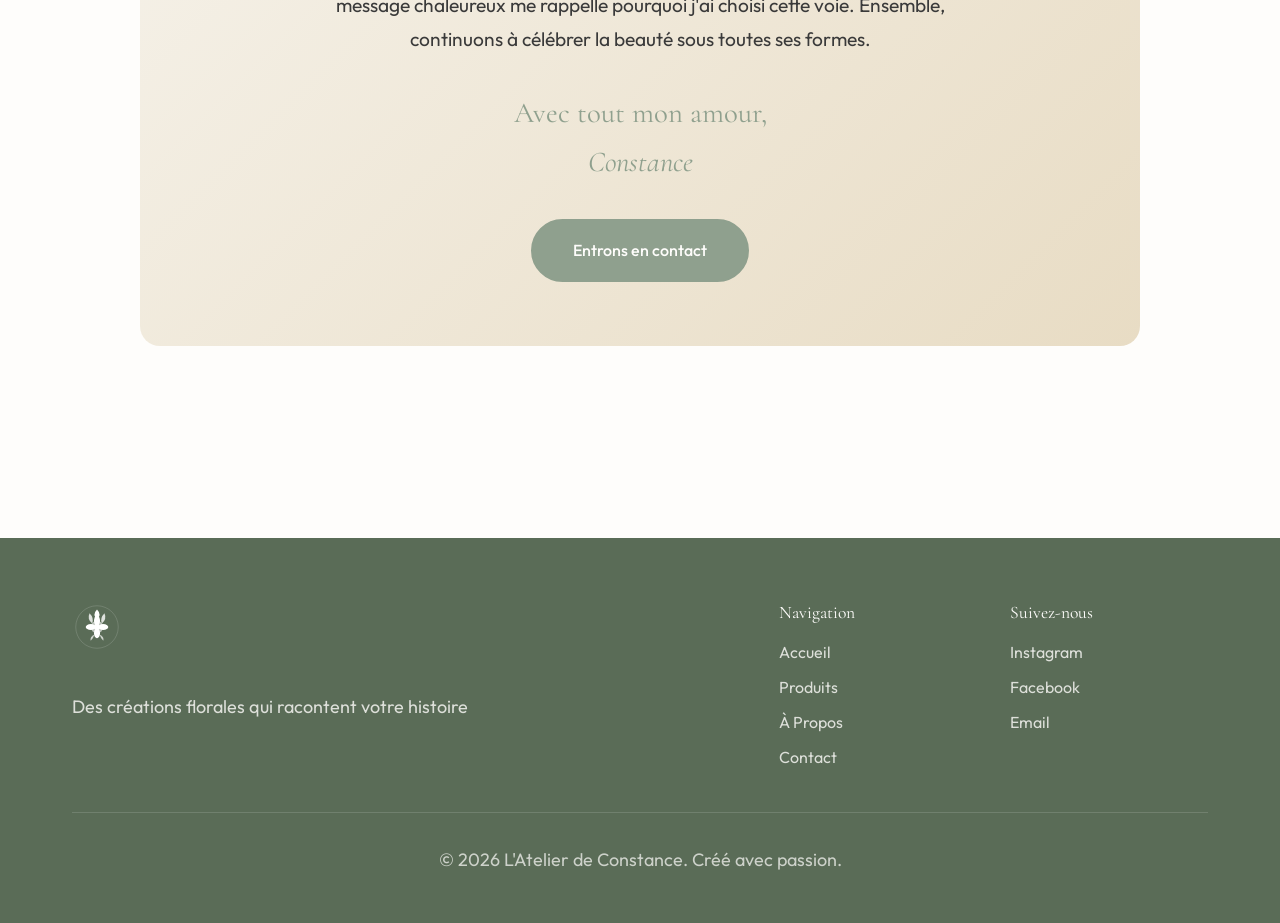
==== commit 5675a7af: "Replace SVG images with WebP format in a-propos.html" ====
--- a/a-propos.html
+++ b/a-propos.html
@@ -52,7 +52,7 @@
                 <!-- Introduction -->
                 <div class="story-block fade-in">
                     <div class="story-image">
-                        <img src="assets/images/projects/portrait-constance.svg" alt="Portrait Constance">
+                        <img src="assets/images/projects/portrait-constance.webp" alt="Portrait Constance">
                     </div>
                     <div class="story-text">
                         <h2>Bonjour, moi c'est Constance</h2>
@@ -72,7 +72,7 @@
                 <!-- Naissance du projet -->
                 <div class="story-block reverse fade-in">
                     <div class="story-image">
-                        <img src="assets/images/projects/atelier-naissance.svg" alt="Atelier">
+                        <img src="assets/images/projects/atelier-naissance.webp" alt="Atelier">
                     </div>
                     <div class="story-text">
                         <h2>La naissance d'un rêve</h2>
@@ -94,7 +94,7 @@
                 <!-- Vision -->
                 <div class="story-block fade-in">
                     <div class="story-image">
-                        <img src="assets/images/projects/vision-creations.svg" alt="Création florale">
+                        <img src="assets/images/projects/vision-creations.webp" alt="Création florale">
                     </div>
                     <div class="story-text">
                         <h2>Ma vision</h2>
